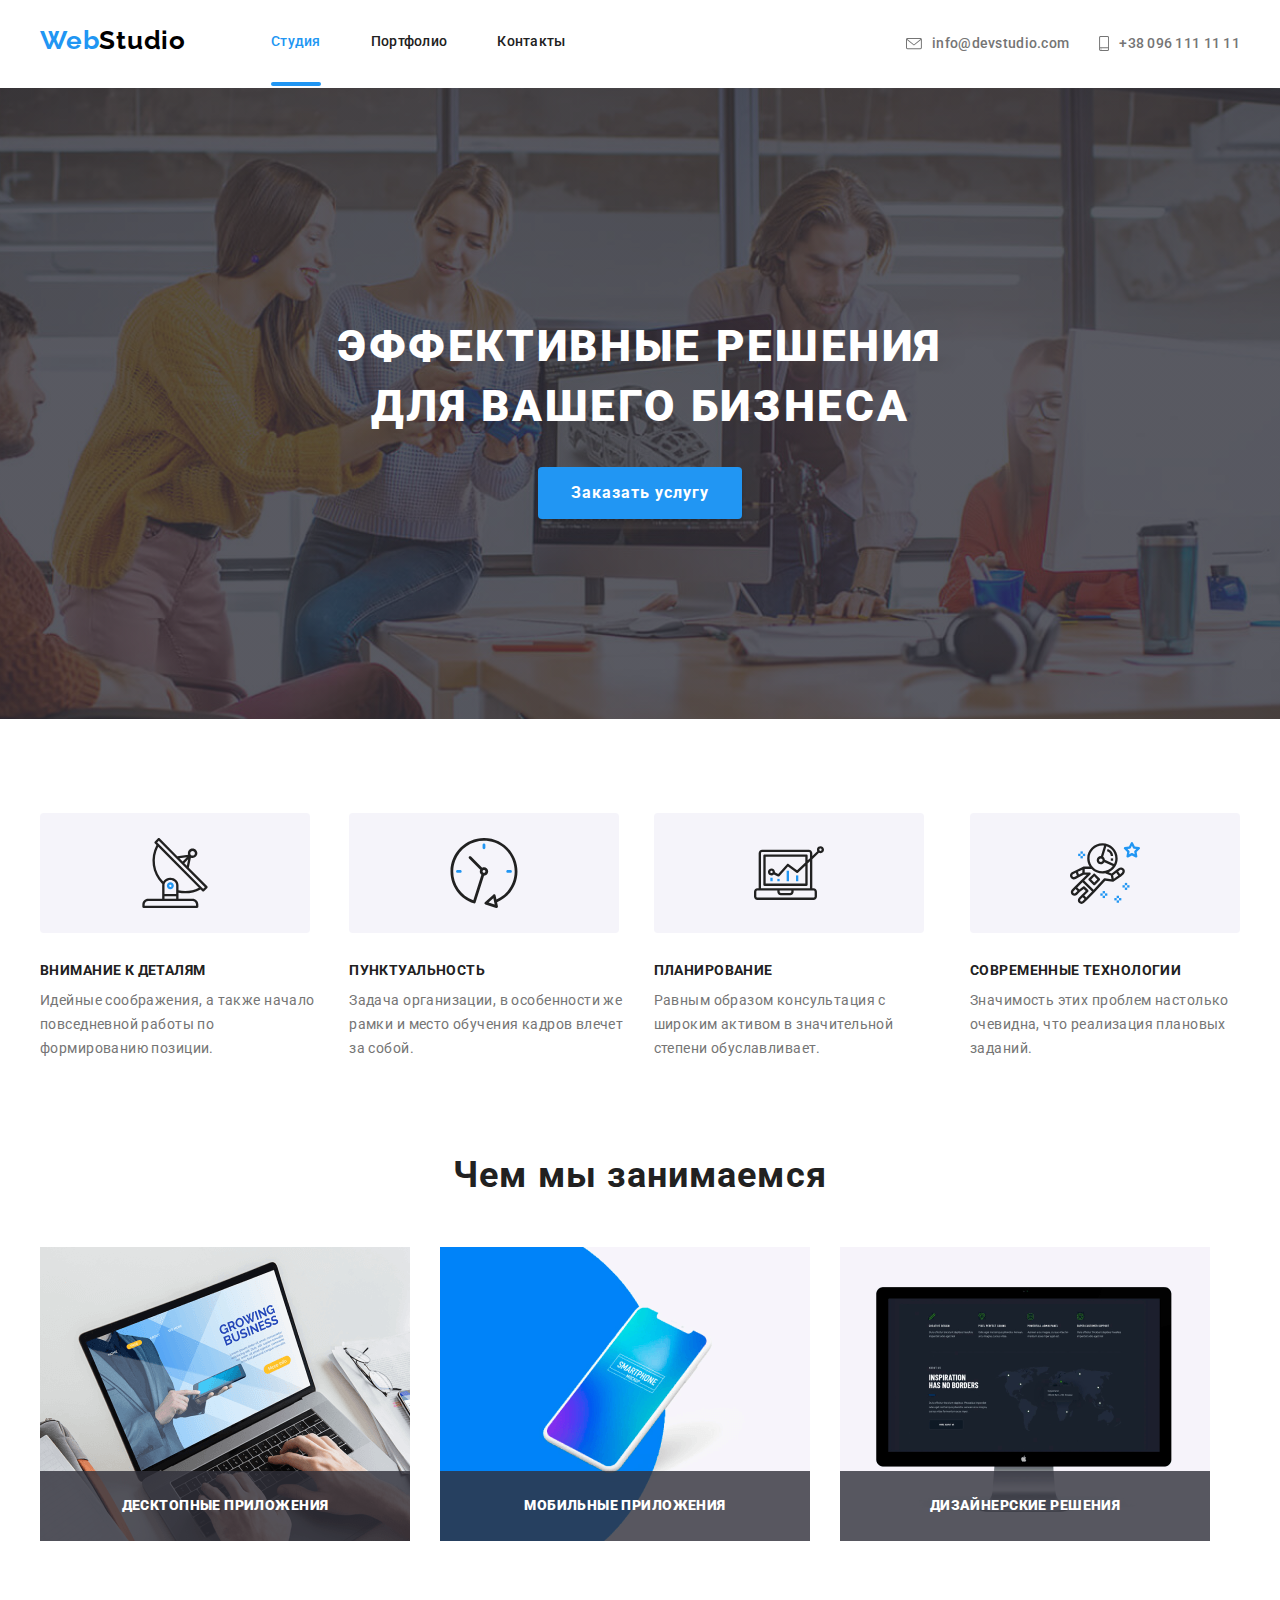
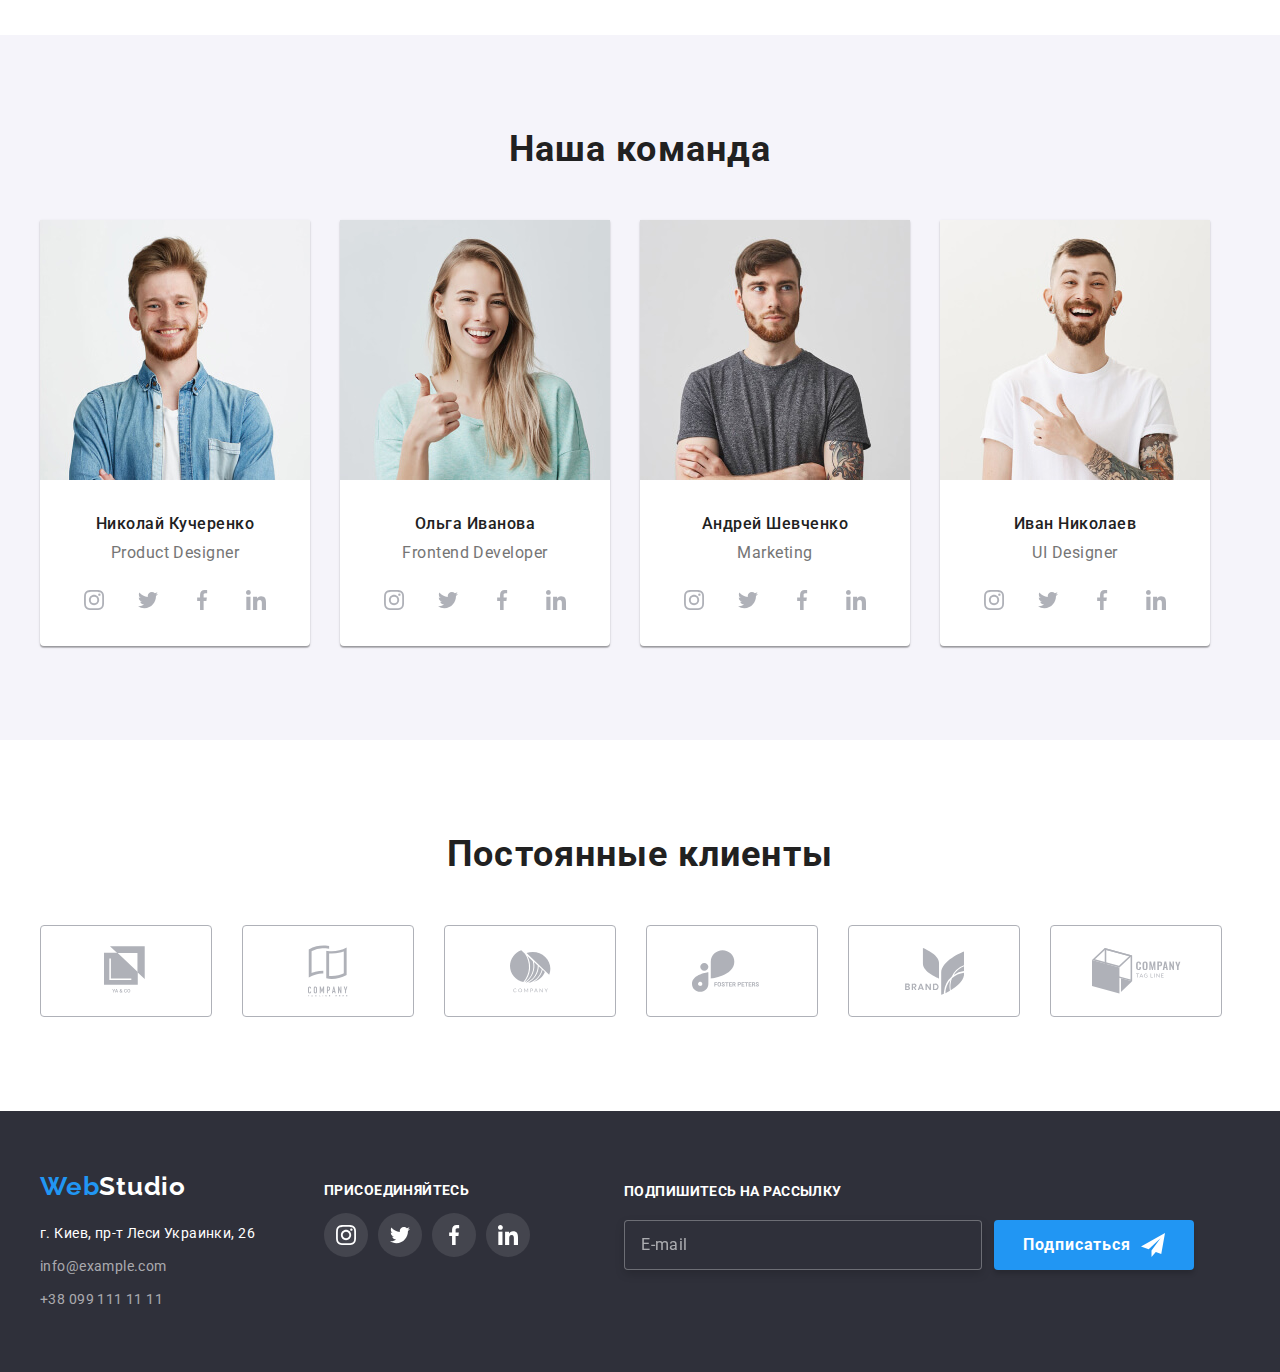
==== index.html @ 7ae26d56 "Добавлена разметка формы подписки на рассылку в футере" ====
<!DOCTYPE html>
<html lang="ru">

<head>
    <meta charset="UTF-8">
    <meta name="viewport" content="width=device-width, initial-scale=1.0">
    <title>Document</title>
    <link href="https://fonts.googleapis.com/css2?family=Raleway:wght@700&family=Roboto:wght@400;500;700;900&display=swap" rel="stylesheet">
    <link rel="stylesheet" href="./css/normalize.css">
    <link rel="stylesheet" href="./css/styles.css">
</head>

<body>
    <header class="header">
        <div class="container">
            <nav class="navigation">
                <a class="logo-link link" href="./index.html"><span class="web">Web</span>Studio</a>
    
                <ul class="menu-list list">
                    <li class="menu-item">
                        <a class="menu-link menu-link-studio link" href="./index.html">Студия</a>
                    </li>
                    <li class="menu-item">
                        <a class="menu-link link" href="./portfolio.html">Портфолио</a>
                    </li>
                    <li class="menu-item">
                        <a class="menu-link link" href="">Контакты</a>
                    </li>
                </ul>
            </nav>
                <ul class="contacts-list list">
                    <li class="contacts-list-item">
                        <address class="contacts-item">
                            <a class="contacts-link link" href="mailto:info@devstudio.com">
                                <svg class="contacts-link-svg svg-mail">
                                    <use href="./images/sprite.svg#icon-e-mail"></use>
                                </svg>
                                info@devstudio.com</a>
                        </address>
                    </li>
                    <li class="contacts-list-item">
                        <address class="contacts-item">
                            <a class="contacts-link link" href="tel:+380961111111">
                                <svg class="contacts-link-svg svg-tel">
                                    <use href="./images/sprite.svg#icon-tel"></use>
                                </svg>
                                +38 096 111 11 11</a>
                        </address>
                    </li>
                </ul>
        </div>

    </header>

    <main>
        <section class="hero">
            <h1 class="hero-title">Эффективные решения <br> для вашего бизнеса</h1>
            <button class="hero-btn btn">Заказать услугу</button>
            <form hidden class="hero-btn-form">
                <h2 class="hero-btn-form-p">Оставьте свои данные, мы вам перезвоним</h2>
                <input type="text" class="hero-form-input" name="user-name" placeholder="Имя" required minlength="2">
                <input type="tel" class="hero-form-input" name="user-tel" placeholder="Телефон" pattern="[0-9]{3}-[0-9]{3}-[0-9]{2}-[0-9]{2}" required>
                <input type="email" class="hero-form-input" name="user-mail" placeholder="Почта" required>
                <textarea class="hero-form-comment" name="user-comment" minlength="10" placeholder="Комментарий" maxlength="60"></textarea>
                <div class="checkbox-div">
                    <input type="checkbox" value="agree" name="checkbox-agree" id="checkbox-agree-id" class="checkbox-input-text" required>
                    <label for="checkbox-agree-id" class="checkbox-text">Соглашаюсь с рассылкой и принимаю
                        <a class="checkbox-agree-link">Условия договора</a>
                    </label>
                </div>
                <button class="hero-button-form">Отправить</button>
            </form>
        </section>
        <!-- Особенности -->
        <section class="feature">
            <div class="container">
                <h2 hidden>Особенности</h2>
                <ul class="features-list list">
                    <li class="feature-item-one feature-item">
                        <h3 class="feature-title">Внимание к деталям</h3>
                        <p class="feature-description">Идейные соображения, а также начало повседневной работы по формированию позиции.</p>
                    </li>
                    <li class="feature-item-two feature-item">
                        <h3 class="feature-title">Пунктуальность</h3>
                        <p class="feature-description">Задача организации, в особенности же рамки и место обучения кадров влечет за собой.</p>
                    </li>
                    <li class="feature-item-three feature-item">                        <h3 class="feature-title">Планирование</h3>
                        <p class="feature-description">Равным образом консультация с широким активом в значительной степени обуславливает.</p>
                    </li>
                    <li class="feature-item-four feature-item">                        <h3 class="feature-title">Современные технологии</h3>
                        <p class="feature-description">Значимость этих проблем настолько очевидна, что реализация плановых заданий.</p>
                    </li>
                </ul>
            </div>
        </section>

        <!-- Чем мы занимаемся -->
        <section class="what-we-do">
            <div class="container">
            <h2 class="whatwedo title">Чем мы занимаемся</h2>
                <ul class="whatwedo-list list">
                    <li class="whatwedo-list-item">
                        <div class="whatwedo-list-img-wrapper">
                            <img class="whatwedo-list-item-img" src="./images/Chem-my-zanimaemsia/Desktop-img.png" alt="Десктопные приложения">
                        </div>
                            <p class="whatwedo-item"><b>Десктопные приложения</b></p>
                    </li>
                    <li class="whatwedo-list-item">
                        <div class="whatwedo-list-img-wrapper">
                            <img class="whatwedo-list-item-img" src="./images/Chem-my-zanimaemsia/Mobile-img.png" alt="Мобильные приложения">
                    </div>
                        <p class="whatwedo-item"><b>Мобильные приложения</b></p>
                    </li>
                    <li class="whatwedo-list-item">
                        <div class="whatwedo-list-img-wrapper">
                            <img class="whatwedo-list-item-img" src="./images/Chem-my-zanimaemsia/Design-img.png" alt="Дизайнерские решения">
                        </div>
                        <p class="whatwedo-item"><b>Дизайнерские решения</b></p>
                    </li>
                </ul>
            </div>
        </section>

        <!-- Наша команда -->
        <section class="our-team-section">
            <div class="container">
                <h2 class="our-team title">Наша команда</h2>
                    <ul class="our-team-list list">
                        <li class="our-team-list-item">                        
                            <img class="our-team-img" src="./images/Nasha-komanda/img.jpg" alt="Николай Кучеренко" width="270" height="260">
                            <h3 class="team-item">Николай Кучеренко</h3>
                            <p class="team-item-description" lang="en">Product Designer</p>
                            <div class="social-list">
                                <ul class="our-team-social-links list">
                                    <li class="social-links-item">
                                        <a class="social-links-svg" href="">
                                            <svg class="social-link-svg">
                                                <use href="./images/sprite.svg#icon-instagram-grey"></use>
                                            </svg>
                                        </a>
                                    </li>
                                    <li class="social-links-item">
                                        <a class="social-links-svg" href="">
                                            <svg class="social-link-svg">
                                                <use href="./images/sprite.svg#icon-twitter-grey"></use>
                                            </svg>
                                        </a>
                                    </li>
                                    <li class="social-links-item">
                                        <a class="social-links-svg" href="">
                                            <svg class="social-link-svg">
                                                <use href="./images/sprite.svg#icon-facebook-grey"></use>
                                            </svg>
                                        </a>
                                    </li>
                                    <li class="social-links-item">
                                        <a class="social-links-svg" href="">
                                            <svg class="social-link-svg">
                                                <use href="./images/sprite.svg#icon-linkedin-grey"></use>
                                            </svg>
                                        </a>
                                    </li>
                                </ul>
                            </div>
                        </li>
                
                
                        <li class="our-team-list-item">
                            <img class="our-team-img" src="./images/Nasha-komanda/img-1.jpg" alt="Ольга Иванова" width="270" height="260">
                            <h3 class="team-item">Ольга Иванова</h3>
                            <p class="team-item-description" lang="en">Frontend Developer</p>
                            <ul class="our-team-social-links list">
                                <li class="social-links-item">
                                    <a class="social-links-svg" href="">
                                        <svg class="social-link-svg">
                                            <use href="./images/sprite.svg#icon-instagram-grey"></use>
                                        </svg>
                                    </a>
                                </li>
                                <li class="social-links-item">
                                    <a class="social-links-svg" href="">
                                        <svg class="social-link-svg">
                                            <use href="./images/sprite.svg#icon-twitter-grey"></use>
                                        </svg>
                                    </a>
                                </li>
                                <li class="social-links-item">
                                    <a class="social-links-svg" href="">
                                        <svg class="social-link-svg">
                                            <use href="./images/sprite.svg#icon-facebook-grey"></use>
                                        </svg>
                                    </a>
                                </li>
                                <li class="social-links-item">
                                    <a class="social-links-svg" href="">
                                        <svg class="social-link-svg">
                                            <use href="./images/sprite.svg#icon-linkedin-grey"></use>
                                        </svg>
                                    </a>
                                </li>
                            </ul>
                        </li>
                
                
                    <li class="our-team-list-item">
                        <img class="our-team-img" src="./images/Nasha-komanda/img-2.jpg" alt="Андрей Шевченко" width="270" height="260">
                        <h3 class="team-item">Андрей Шевченко</h3>
                        <p class="team-item-description" lang="en">Marketing</p>
                        <ul class="our-team-social-links list">
                            <li class="social-links-item">
                                <a class="social-links-svg" href="">
                                    <svg class="social-link-svg">
                                        <use href="./images/sprite.svg#icon-instagram-grey"></use>
                                    </svg>
                                </a>
                            </li>
                            <li class="social-links-item">
                                <a class="social-links-svg" href="">
                                    <svg class="social-link-svg">
                                        <use href="./images/sprite.svg#icon-twitter-grey"></use>
                                    </svg>
                                </a>
                            </li>
                            <li class="social-links-item">
                                <a class="social-links-svg" href="">
                                    <svg class="social-link-svg">
                                        <use href="./images/sprite.svg#icon-facebook-grey"></use>
                                    </svg>
                                </a>
                            </li>
                            <li class="social-links-item">
                                <a class="social-links-svg" href="">
                                    <svg class="social-link-svg">
                                        <use href="./images/sprite.svg#icon-linkedin-grey"></use>
                                    </svg>
                                </a>
                            </li>
                        </ul>
                    </li>
                    <li class="our-team-list-item">
                        <img class="our-team-img" src="./images/Nasha-komanda/img-3.jpg" alt="Иван Николаев" width="270" height="260">
                        <h3 class="team-item">Иван Николаев</h3>
                        <p class="team-item-description" lang="en">UI Designer</p>
                            
                        <ul class="our-team-social-links list">
                            <li class="social-links-item">
                                <a class="social-links-svg" href="">
                                    <svg class="social-link-svg">
                                        <use href="./images/sprite.svg#icon-instagram-grey"></use>
                                    </svg>
                                </a>
                            </li>
                            <li class="social-links-item">
                                <a class="social-links-svg" href="">
                                    <svg class="social-link-svg">
                                        <use href="./images/sprite.svg#icon-twitter-grey"></use>
                                    </svg>
                                </a>
                            </li>
                            <li class="social-links-item">
                                <a class="social-links-svg" href="">
                                    <svg class="social-link-svg">
                                        <use href="./images/sprite.svg#icon-facebook-grey"></use>
                                    </svg>
                                </a>
                            </li>
                            <li class="social-links-item">
                                <a class="social-links-svg" href="">
                                    <svg class="social-link-svg">
                                        <use href="./images/sprite.svg#icon-linkedin-grey"></use>
                                    </svg>
                                </a>
                            </li>
                        </ul>
                    </li>
                </ul>
            </div>
        </section>

        <!-- Постоянные клиенты -->
        <section class="clients-section">
            <div class="container">
            <h2 class="clients title">Постоянные клиенты</h2>
            <ul class="clients-list list">
                <li class="clients-list-item"> 
                    <a class="clients-list-link" href="">
                        <svg class="clients-list-link-svg clients-list-link-svg-one"><use href="./images/sprite.svg#icon-logo-1"></use></svg>
                    </a>
                </li>
                <li class="clients-list-item">
                    <a class="clients-list-link" href="">
                        <svg class="clients-list-link-svg clients-list-link-svg-two"><use href="./images/sprite.svg#icon-logo-2"></use></svg>
                    </a>
                </li>
                <li class="clients-list-item">
                    <a class="clients-list-link" href="">
                        <svg class="clients-list-link-svg clients-list-link-svg-three"><use href="./images/sprite.svg#icon-logo-3"></use></svg>
                    </a>
                </li>
                <li class="clients-list-item">
                    <a class="clients-list-link" href="">
                        <svg class="clients-list-link-svg clients-list-link-svg-four"><use href="./images/sprite.svg#icon-logo-4"></use></svg>
                    </a>
                </li>
                <li class="clients-list-item">
                    <a class="clients-list-link" href="">
                        <svg class="clients-list-link-svg clients-list-link-svg-five"><use href="./images/sprite.svg#icon-logo-5"></use></svg>
                    </a>
                </li>
                <li class="clients-list-item">
                    <a class="clients-list-link" href="">
                        <svg class="clients-list-link-svg clients-list-link-svg-six"><use href="./images/sprite.svg#icon-logo-6"></use></svg>
                    </a>
                </li>
            </ul>
        </div>
        </section>
    </main>

    <footer>
        <div class="container footer-container">
            <div class="address-section">
                <a class="logo-link-footer link" href="./index.html"><span class="web">Web</span>Studio</a>
                <ul class="address-list list">
                    <li class="address-list-item">
                        <address><a class="adress-item link" href="https://goo.gl/maps/cfzTt26jJgseavG87" target="_blank">г. Киев, пр-т Леси Украинки, 26</a></address>
                    </li>
                    <li class="address-list-item">
                        <address><a class="mail-item link" href="mailto:info@example.com">info@example.com</a></address>
                    </li>
                    <li class="address-list-item">
                        <address><a class="tel-item link" href="tel:+380991111111">+38 099 111 11 11</a></address>
                    </li>
                </ul>
            </div>

            <div class="join-in-section">
                <p class="join-in">присоединяйтесь</p>
                <ul class="join-in-list list">
                    <li class="social-links-item">
                        <a class="social-link social-link-one" href="">
                        </a>
                    </li>
                    <li class="social-links-item">
                        <a class="social-link social-link-two" href="">
                        </a>
                    </li>
                    <li class="social-links-item">
                        <a class="social-link social-link-three" href="">
                        </a>
                    </li>
                    <li class="social-links-item">
                        <a class="social-link social-link-four" href="">
                        </a>
                    </li>
                </ul>
            </div>

            <div class="follow-us">
                <b class="join-in">подпишитесь на рассылку</b>
                <form class="email-input">
                    <input type="email" class="email-input-form" name="user-email" placeholder="E-mail" required minlength="2">
                    <button class="follow-us-button" type="submit"><span class="follow-us-title">Подписаться</span></button>
                </form>
            </div>
        </div>
    </footer>

</body>
</html>
---- css/styles.css ----
:root {
    --main-font: 'Roboto', sans-serif;
    --secondary-font: 'Raleway', sans-serif;
    --title-dark-theme-color: #ffffff;
    --title-light-theme-color: #212121;
    --accent-color: #2196F3;
    --text-dark-theme-color:  rgba(255, 255, 255, 0.6);
    --text-light-theme-color: #757575;
    --logo-light-theme-color: #000000;
    --logo-dark-theme-color: #ffffff;
    --button-text-accent-color: #ffffff;
    --button-background-accent-color: #2196F3;
    --text-description-color: #ffffff;

}

body {
    background-color: var(--title-dark-theme-color);
    color: var(--text-light-theme-color);
    font-size: 14px;
    font-family: var(--main-font);
}



.container {
    width: 1200px;
    padding-left: 15px;
    padding-right: 15px;
    margin-left: auto;
    margin-right: auto;
}

.header .container {
    display: flex;
    justify-content: space-between;
    align-items: center;
}

.menu-list {
    display: flex;
    padding-left: 0;
    margin-top: 0;
    margin-bottom: 0;
    padding-top: 32px;


}

.menu-item:not(:last-child) {
    margin-right: 50px;
}

.navigation {
    display: flex;
    align-items: center;
}

.contacts-list {
    display: flex;
    padding-left: 0;
    margin-top: 0;
    margin-bottom: 0;
}

.contacts-list-item:not(:last-child) {
    margin-right: 30px;
}

.logo-link {
    margin-right: 85px;
}

.link {
    text-decoration: none;
    display: block;
}
.list {
    list-style: none;
}

.logo-link,
.logo-link-footer {
font-family: var(--secondary-font);
font-style: normal;
font-weight: 700;
font-size: 26px;
line-height: 1.19;
letter-spacing: 0.03em;

}

.logo-link {
    color: var(--logo-light-theme-color);
    display: block;
    padding-bottom: 32px;
    padding-top: 25px;

    animation-name: fadeInLeft;
    animation-duration: 1000ms;
    animation-timing-function: cubic-bezier(0.4, 0, 0.2, 1);
    animation-iteration-count: 1;
    animation-direction: normal;
}

.logo-link-footer {
    color: var(--logo-dark-theme-color);
}

.web {
    color: var(--accent-color);
}

.menu-link,
.contacts-link {
font-weight: 500;
font-size: 14px;
line-height: 1.14;
letter-spacing: 0.02em;
}

.menu-link {
    color: var(--title-light-theme-color);
    font-family: Roboto;
    font-style: normal;
    /* padding-bottom: 32px; */
    transition: color 250ms cubic-bezier(0.4, 0, 0.2, 1);
}

.contacts-link {
    color: var(--text-light-theme-color);
    font-family: Roboto;
    font-style: normal;
    display: flex;
    align-items: center;
    transition: color 250ms cubic-bezier(0.4, 0, 0.2, 1);
}

.menu-link::after {
    content: "";
    display: block;
    width: 100%;
    height: 4px;
    background-color: #ffffff;
    border-radius: 2px;
    margin-top: 32px;
}

.menu-link-studio::after,
.menu-link-portfolio::after {
    background-color: #2196F3;
    content: "";
    display: block;
    width: 100%;
    height: 4px;
    border-radius: 2px;
    margin-top: 32px;
}

.menu-link-studio,
.menu-link-portfolio {
    color: #2196F3;
}

.menu-link:hover,
.menu-link:focus,
.contacts-link:hover,
.contacts-link:focus {
    color: var(--accent-color);
}

.contacts-link {
    fill: var(--text-light-theme-color);
}

.contacts-link-svg {
    display: block;
    margin-right: 10px;
    transition: fill 250ms cubic-bezier(0.4, 0, 0.2, 1);

}

.svg-mail {
    width: 16px;
    height: 12px;
}

.svg-tel {
    width: 10px;
    height: 15px; 
}

.contacts-link:hover .contacts-link-svg,
.contacts-link:focus .contacts-link-svg {
    fill: var(--accent-color);
}

.hero {
    padding-top: 200px;
    padding-bottom: 200px;
    background-image: linear-gradient(
        to bottom, 
        rgba(47, 48, 58, 0.8),
        rgba(47, 48, 58, 0.8)), 
        url(../images/Hero-section/Hero-img.jpg);
        background-size: cover;
        background-position: center;
}

.hero-title {
font-weight: 900;
font-size: 44px;
line-height: 1.36;
text-align: center;
letter-spacing: 0.06em;
text-transform: uppercase;
color: var(--title-dark-theme-color);
}

.hero-title {
    margin-bottom: 30px;
}

.btn {
font-weight: 700;
font-size: 16px;
line-height: 1.88;
display: flex;
align-items: center;
text-align: center;
letter-spacing: 0.06em;
color: var(--title-dark-theme-color);
background-color: var(--accent-color);
}

.hero-btn {
    display: block;
    margin-left: auto;
    margin-right: auto;
    border: 1px solid transparent;
    border-radius: 4px;
    padding-left: 32px;
    padding-right: 32px;
    padding-top: 10px;
    padding-bottom: 10px;
    box-shadow: 0px 4px 4px rgba(0, 0, 0, 0.15);
}

.hero-btn-form {
    box-sizing: border-box;
    width: 528px;
    height: 581px;
    padding-left: 40px;
    padding-top: 40px;
    padding-right: 40px;
    padding-bottom: 40px;
    background: #FFFFFF;
    box-shadow: 0px 1px 3px rgba(0, 0, 0, 0.12), 0px 1px 1px rgba(0, 0, 0, 0.14), 0px 2px 1px rgba(0, 0, 0, 0.2);
    border-radius: 4px;    
}

.hero-form-input {
    display: block;
    width: 100%;
    height: 40px;
    border: 1px solid rgba(33, 33, 33, 0.2);
    box-sizing: border-box;
    border-radius: 4px;
    margin-bottom: 28px;
    padding-left: 16px;
    padding-top: 11px;
    padding-bottom: 11px;
    padding-right: 16px;
}

.hero-form-input::placeholder,
.hero-form-comment::placeholder {
    font-size: 14px;
line-height: 1.14;
letter-spacing: 0.01em;
color: #757575;
}

.hero-form-comment {
    width: 100%;
    height: 120px;
    resize: none;
    border: 1px solid rgba(33, 33, 33, 0.2);
box-sizing: border-box;
border-radius: 4px;
padding-left: 16px;
    padding-top: 12px;
    padding-bottom: 12px;
    padding-right: 16px;
    margin-bottom: 20px;
}

.checkbox-div {
    display: flex;
    justify-content: center;
}

.checkbox-text {
    font-weight: normal;
    font-size: 14px;
    line-height: 1.71;
    letter-spacing: 0.03em;
    color: #757575;
}

.checkbox-agree-link {
text-decoration-line: underline;
color: #2196F3;
}

.checkbox-input-text {
    background-color: #212121;
    border-radius: 2px;
    margin-right: 8px;
}

.checkbox-input-text:focus {
    color: #FFFFFF;
    background-color: #2196F3;
}

.hero-button-form {
    margin-top: 32px;
    width: 200px;
height: 50px;
font-weight: bold;
font-size: 16px;
line-height: 1.87;
display: flex;
align-items: center;
justify-content: center;
letter-spacing: 0.06em;
color: #FFFFFF;
background-color: #188CE8;
box-shadow: 0px 4px 4px rgba(0, 0, 0, 0.15);
border-radius: 4px;
margin-left: auto;
margin-right: auto;
cursor: pointer;
}

.hero-btn-form-p {
font-weight: bold;
font-size: 20px;
line-height: 1.15;
text-align: center;
letter-spacing: 0.03em;
color: #212121;
margin: 0;
margin-bottom: 30px;
}

.features-list {
    display: flex;
    padding-left: 0;
    margin-top: 0;
    margin-bottom: 0;
}

.feature-item:not(:last-child) {
    margin-right: 30px;
}

.feature-item::before {
    content: "";
    display: block;
    width: 70px;
    height: 70px;
    margin-bottom: 30px;
    padding-top: 25px;
    padding-right: 100px;
    padding-bottom: 25px;
    padding-left: 100px;
    background-color: #F5F4FA;
    border-radius: 4px;
    background-repeat: no-repeat;
    background-position: 50% 50%;
}

.feature-item-one::before {
    background-image: url(../images/Osobennosti/osobennosti-img-1.svg);
}
.feature-item-two::before {
    background-image: url(../images/Osobennosti/osobennosti-img-2.svg);
}

.feature-item-three::before {
    background-image: url(../images/Osobennosti/osobennosti-img-3.svg);
}

.feature-item-four::before {
    background-image: url(../images/Osobennosti/osobennosti-img-4.svg);
}

.feature-title {
    margin-top: 0;
    margin-bottom: 10px;
}

.feature-description,
.team-item,
.team-item-description {
    margin-top: 0;
    margin-bottom: 0;
}

.feature .container {
    padding-top: 94px;
    padding-bottom: 94px;
}

.feature-title,
.whatwedo-item,
.join-in {
font-weight: 700;
font-size: 14px;
line-height: 1.14;
letter-spacing: 0.03em;
text-transform: uppercase;
}

.feature-title {
    color: var(--title-light-theme-color);
}

.what-we-do .container {
    padding-bottom: 94px;
}

.whatwedo {
    margin-top: 0;
    margin-bottom: 50px;
}

.whatwedo-list {
    display: flex;
    margin-top: 0;
    margin-bottom: 0;
    padding-left: 0;
}

.whatwedo-list-item:not(:last-child) {
    margin-right: 30px;
}

.whatwedo-list-item {
    position: relative;
}

.whatwedo-item {
    text-align: center;
    justify-content: center;
    color: var(--title-dark-theme-color);
    position: absolute;
    background-color: rgba(47, 48, 58, 0.8);
    margin: 0;
    padding-top: 27px;
    padding-bottom: 27px;
    max-width: 100%;
    left: 50%;
    bottom: 0;
    transform: translateX(-50%);
    width: 100%;
    }

.whatwedo-list-item-img {
    display: block;
    max-width: 100%;
}

.join-in {
    color: var(--title-dark-theme-color);
}

.our-team-section .container {
    padding-top: 94px;
    padding-bottom: 94px;
}

.our-team-img {
    margin-bottom: 30px;
}

.our-team {
    margin-top: 0;
    margin-bottom: 50px;
}

.our-team-list {
    display: flex;
    margin-top: 0;
    margin-bottom: 0;
    padding-left: 0;
}

.our-team-list-item:not(:last-child) {
    margin-right: 30px;
}

.our-team-list-item {
    background-color: #FFFFFF;
    box-shadow: 0px 2px 1px rgba(0, 0, 0, 0.2), 0px 1px 1px rgba(0, 0, 0, 0.14), 0px 1px 3px rgba(0, 0, 0, 0.12);
    border-radius: 0px 0px 4px 4px;
    padding-bottom: 24px;
}

.our-team-social-links {
    display: flex;
    padding-left: 32px;
    padding-right: 32px;

}

.social-link {
    display: flex;
    width: 44px;
    height: 44px;
    border-radius: 50%;
    justify-content: center;
    align-items: center;

}

.our-team-section {
    background-color: #F5F4FA;
}


.title {
    font-weight: 700;
    font-size: 36px;
    line-height: 1.16;
    text-align: center;
    letter-spacing: 0.03em;
    color: var(--title-light-theme-color);
}

.team-item,
.team-item-description {
    font-size: 16px;
    line-height: 1.19;
    text-align: center;
    letter-spacing: 0.03em;
}

.team-item {
    font-weight: 500;
    color: var(--title-light-theme-color);
}

.team-item {
    margin-bottom: 10px;
}

.team-item-description {
    margin-bottom: 16px;
}

.team-item-description {
    font-weight: normal;
    color: var(--text-light-theme-color);
}

.clients-section .container {
    padding-top: 94px;
    padding-bottom: 94px;
}

.clients {
    margin-top: 0;
    margin-bottom: 50px;
}

.clients-list {
    margin-top: 0;
    margin-bottom: 0;
    padding-left: 0;
    display: flex;
}

.clients-list-item {
    margin-right: 30px;
}

.clients-list-link {
    display: flex;
    width: 170px;
    height: 90px;
    justify-content: center;
    align-items: center;
    border: 1px solid #AFB1B8;
    border-radius: 4px;
    fill: #AFB1B8;
    transition: border-color 250ms cubic-bezier(0.4, 0, 0.2, 1);
}

.clients-list-link-svg-one{
    width: 45px;
    height: 50px;
}

.clients-list-link-svg-two {
    width: 40px;
    height: 52px;
}

.clients-list-link-svg-three {
    width: 41px;
    height: 43px;
}

.clients-list-link-svg-four {
    width: 80px;
    height: 43px;
   
}

.clients-list-link-svg-five {
    width: 59px;
    height: 47px;
}

.clients-list-link-svg-six {
    width: 89px;
    height: 46px;
}

.clients-list-link:hover,
.clients-list-link:focus {
    border: 1px solid #2196F3;
}

.clients-list-link-svg {
    transition: fill 250ms cubic-bezier(0.4, 0, 0.2, 1);
}

.clients-list-link:hover .clients-list-link-svg,
.clients-list-link:focus .clients-list-link-svg {
    fill: var(--accent-color);
}

.social-link-one {
    background-image: url(../images/social-links/instagram.svg);
    background-repeat: no-repeat;
    background-position: center;
    width: 44px;
    height: 44px;
    background-color: rgba(255, 255, 255, 0.1);
}

.social-link-two {
    background-image: url(../images/social-links/twitter.svg);
    background-repeat: no-repeat;
    background-position: center;
    width: 44px;
    height: 44px;
    background-color: rgba(255, 255, 255, 0.1);
}

.social-link-three {
    background-image: url(../images/social-links/facebook.svg);
    background-repeat: no-repeat;
    background-position: center;
    width: 44px;
    height: 44px;
    background-color: rgba(255, 255, 255, 0.1);
}

.social-link-four {
    background-image: url(../images/social-links/linkedin.svg);
    background-repeat: no-repeat;
    background-position: center;
    width: 44px;
    height: 44px;
    background-color: rgba(255, 255, 255, 0.1);
}

.social-link {
    transition: background-color 250ms cubic-bezier(0.4, 0, 0.2, 1);
}

.social-link:hover,
.social-link:focus {
    background-color: var(--accent-color);
}

.social-links-svg {
    display: flex;
    width: 44px;
    height: 44px;
    border-radius: 50%;
    justify-content: center;
    align-items: center;
    fill: #AFB1B8;
    transition: background-color 250ms cubic-bezier(0.4, 0, 0.2, 1);
}

.social-link-svg {
    width: 20px;
    height: 20px;
    transition: fill 250ms cubic-bezier(0.4, 0, 0.2, 1);
}

.social-links-svg:hover,
.social-links-svg:focus {
    background-color: var(--accent-color);
    fill: #FFFFFF;
}

footer {
    background-color: #2F303A;
}

.address-section {
    padding-top: 60px;
    margin-right: 69px;
}

.address-list {
    margin-top: 0;
    margin-bottom: 0;
    padding-left: 0;
}

.logo-link-footer {
    margin-bottom: 20px;
}

.footer-container {
    display: flex;
    padding-bottom: 60px;
}

.join-in-list {
    margin-top: 0;
    margin-bottom: 0;
    padding-left: 0;
    display: flex;
}

.join-in-section {
    margin-right: 94px;
    padding-top: 72px;
}

.join-in {
    margin-top: 0;
}

.address-list-item:not(:last-child) {
    margin-bottom: 9px;
}

.social-links-item:not(:last-child) {
    margin-right: 10px;
}

.social-link {
    display: flex;
    width: 44px;
    height: 44px;
    justify-content: center;
    align-items: center;
}

.adress-item,
.mail-item,
.tel-item,
.feature-description {
    font-weight: normal;
    font-size: 14px;
    line-height: 1.71;
    letter-spacing: 0.03em;
}

.adress-item,
.mail-item,
.tel-item {
    font-family: Roboto;
font-style: normal;
}

.feature-description {
    color: var(--text-light-theme-color);
}

.adress-item {
    color: var(--title-dark-theme-color);
}

.mail-item,
.tel-item {
    color: var(--text-dark-theme-color);
}

.email-input {
    margin-top: 20px;
    display: flex;
}

.email-input-form {
    /* display: block; */
    width: 358px;
    height: 50px;
    padding-left: 16px;
    padding-top: 15px;
    padding-bottom: 15px;
    border: 1px solid rgba(255, 255, 255, 0.3);
    box-sizing: border-box;
    filter: drop-shadow(0px 4px 4px rgba(0, 0, 0, 0.15));
    border-radius: 4px;
    background-color: #2F303A;
    margin-right: 12px;
}

.email-input-form:focus {
    outline: none;
}

.email-input-form:focus:required:valid:not(:placeholder-shown) {
    border: 1px solid  rgba(255, 255, 255, 0.3);
  }

.email-input-form:focus:required:invalid:not(:placeholder-shown) {
    border: 1px solid  rgba(255, 255, 255, 0.3);
}

.email-input-form:focus:required:invalid {
    border: 1px solid rgba(255, 255, 255, 0.3);
}


.email-input-form::placeholder {
    font-size: 16px;
    line-height: 1.25;

display: flex;
align-items: center;
letter-spacing: 0.03em;

color: rgba(255, 255, 255, 0.6);
}

.follow-us-button {
font-family: Roboto;
font-style: normal;
font-weight: bold;
font-size: 16px;
line-height: 1.87;

display: flex;
align-items: center;
text-align: center;
letter-spacing: 0.06em;

/* position: absolute; */
width: 200px;
height: 50px;

color: #FFFFFF;
background-color: var(--accent-color);
box-shadow: 0px 4px 4px rgba(0, 0, 0, 0.15);
border: 1px solid transparent;
border-radius: 4px;
justify-content: center;
}

@keyframes fadeInLeft {
    from {
      opacity: 0;
      -webkit-transform: translate3d(-100%, 0, 0);
      transform: translate3d(-100%, 0, 0);
    }
  
    to {
      opacity: 1;
      -webkit-transform: translate3d(0, 0, 0);
      transform: translate3d(0, 0, 0);
    }
  }

.follow-us {
    margin-top: 72px;
}

.follow-us-button::after {
    content: "";
    display: block;
    width: 24px;
    height: 24px;
    background-image: url(../images/social-links/telegram.svg)
}

.follow-us-title {
    margin-right: 10px;
}

.filters-div {
    padding-top: 93px;
    padding-bottom: 50px;
}

.filters-list {
    margin-top: 0;
    margin-bottom: 0;
    padding-left: 0;
    display: flex;
    justify-content: center;
}

.filter-item-btn {
    margin-right: 8px;

font-weight: 500;
font-size: 16px;
line-height: 1.62;
text-align: center;
letter-spacing: 0.03em;
color: var(--title-light-theme-color);
background-color: #F5F4FA;
border: 1px solid transparent;
border-radius: 4px;
padding-left: 22px;
padding-right: 22px;
padding-top: 6px;
padding-bottom: 6px;
cursor: pointer;
transition: color 250ms cubic-bezier(0.4, 0, 0.2, 1), background-color 250ms cubic-bezier(0.4, 0, 0.2, 1), box-shadow 250ms cubic-bezier(0.4, 0, 0.2, 1);
}

.filter-item-btn:hover,
.filter-item-btn:focus {
    color: var(--button-text-accent-color);
    background-color: var(--button-background-accent-color);
    box-shadow: 0px 2px 2px rgba(0, 0, 0, 0.12), 0px 1px 2px rgba(0, 0, 0, 0.08), 0px 3px 1px rgba(0, 0, 0, 0.1);
}

.projects-list {
    margin-top: 0;
    margin-bottom: 0;
    padding-inline-start: 0;
    display: flex;
    flex-wrap: wrap;
}

.projects-list-item {
    width: 370px;
    height: 404px;
    margin: 14px;
    border: 1px solid #EEEEEE;
    transition: box-shadow 250ms cubic-bezier(0.4, 0, 0.2, 1);
}

.projects-list-item:hover,
.projects-list-item:focus {
    box-shadow: 1px 4px 6px rgba(0, 0, 0, 0.16), 0px 4px 4px rgba(0, 0, 0, 0.06), 0px 1px 1px rgba(0, 0, 0, 0.12);
}

.projects-list-item:hover .projects-item-description,
.projects-list-item:focus .projects-item-description {
    transform: translateY(0);
}

.projects-item,
.project-item-title {
    padding-left: 24px;
}

.projects-item {
    font-weight: 700;
    font-size: 18px;
    line-height: 2;
    letter-spacing: 0.06em;
    color: var(--title-light-theme-color);
    margin-bottom: 4px;
    margin-top: 20px;
}

.project-item-title {
font-weight: normal;
font-size: 16px;
line-height: 1.87;
letter-spacing: 0.03em;
color: var(--text-light-theme-color);
margin-top: 0;
margin-bottom: 0;
padding-bottom: 20px;
}

.projects-img-div {
    position: relative;
    overflow: hidden;
}

.projects-img {
    display: block;
    width: 370px;
    height: 294px;
}

.projects-item-description {
font-weight: normal;
font-size: 18px;
line-height: 1.56;
color: var(--text-description-color);
background: rgba(33, 150, 243, 0.9);
margin: 0;
box-sizing: border-box;
padding-left: 24px;
padding-right: 24px;
height: 100%;
width: 100%;
position: absolute;
left: 0;
top: 0;
display: flex;
align-items: center;
transform: translateY(100%);
transition: transform 250ms cubic-bezier(0.4, 0, 0.2, 1);
}

.projects .container {
    margin-bottom: 94px;
}
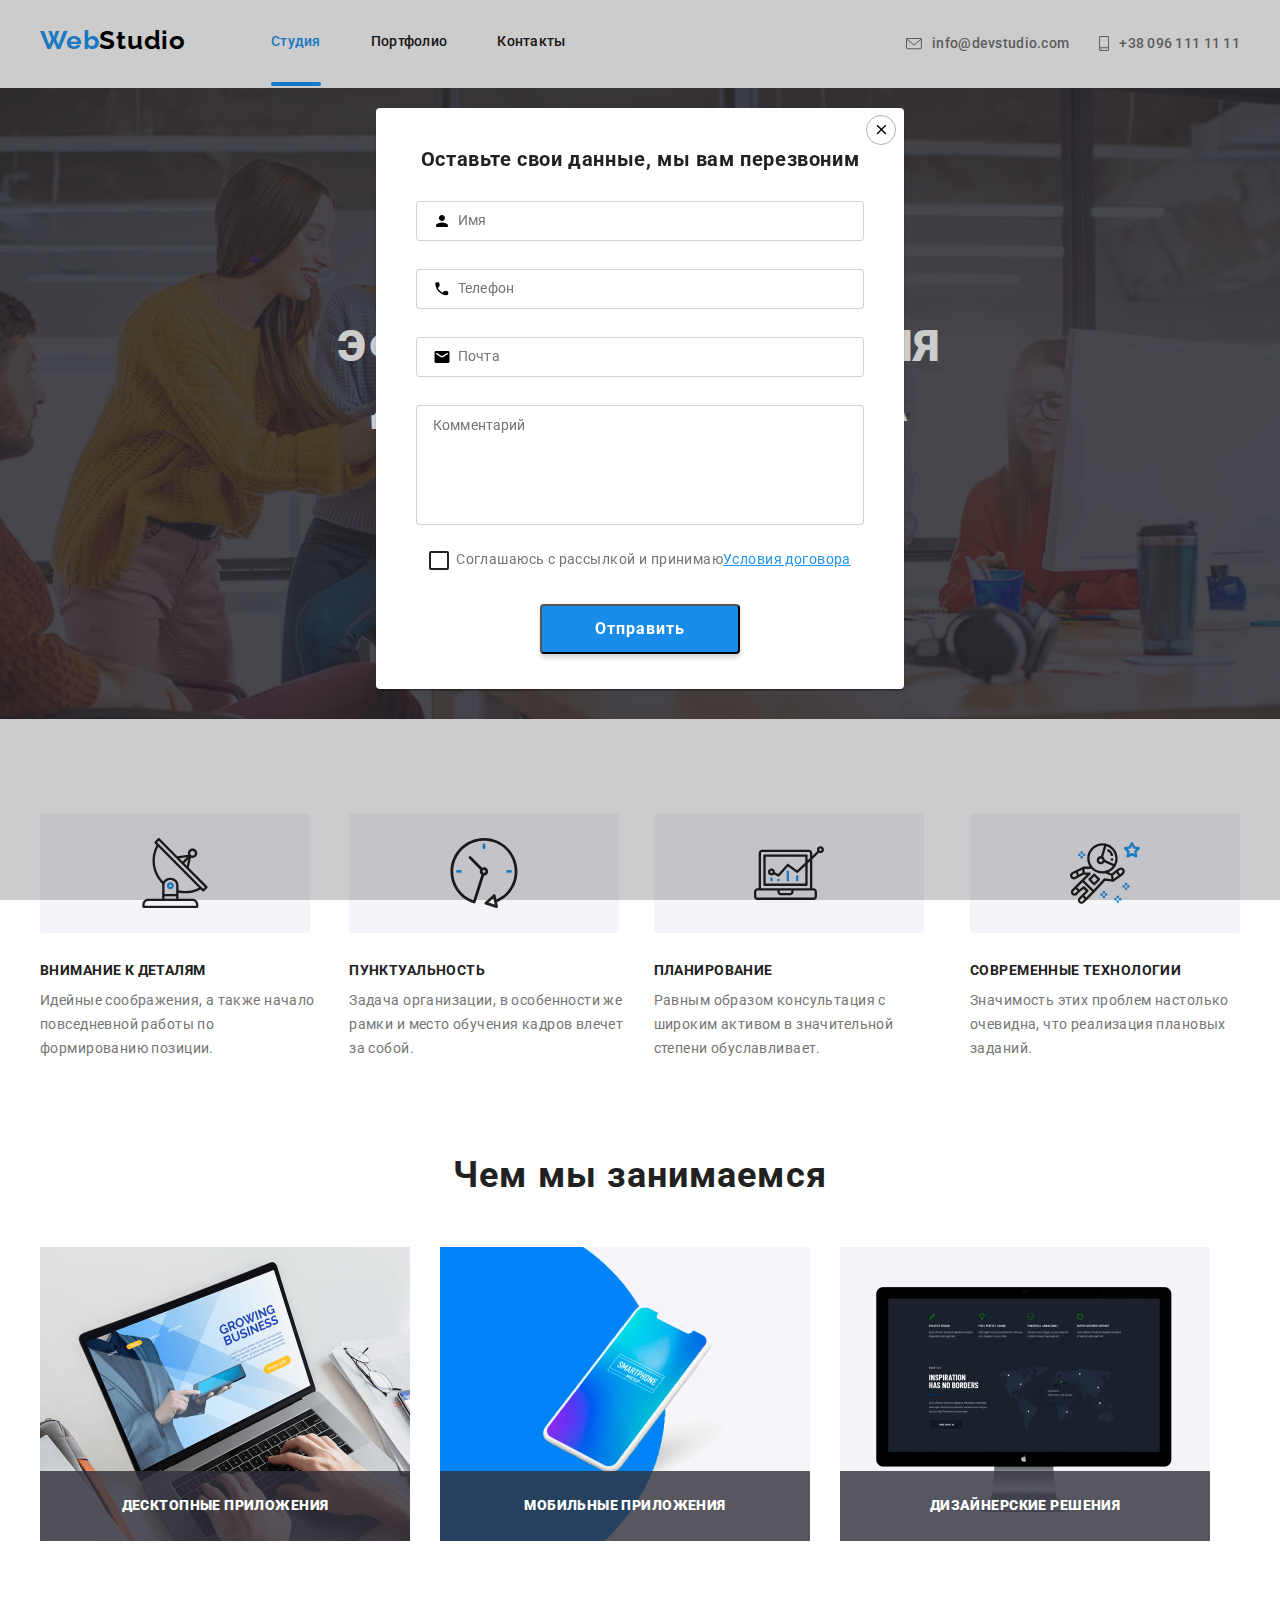
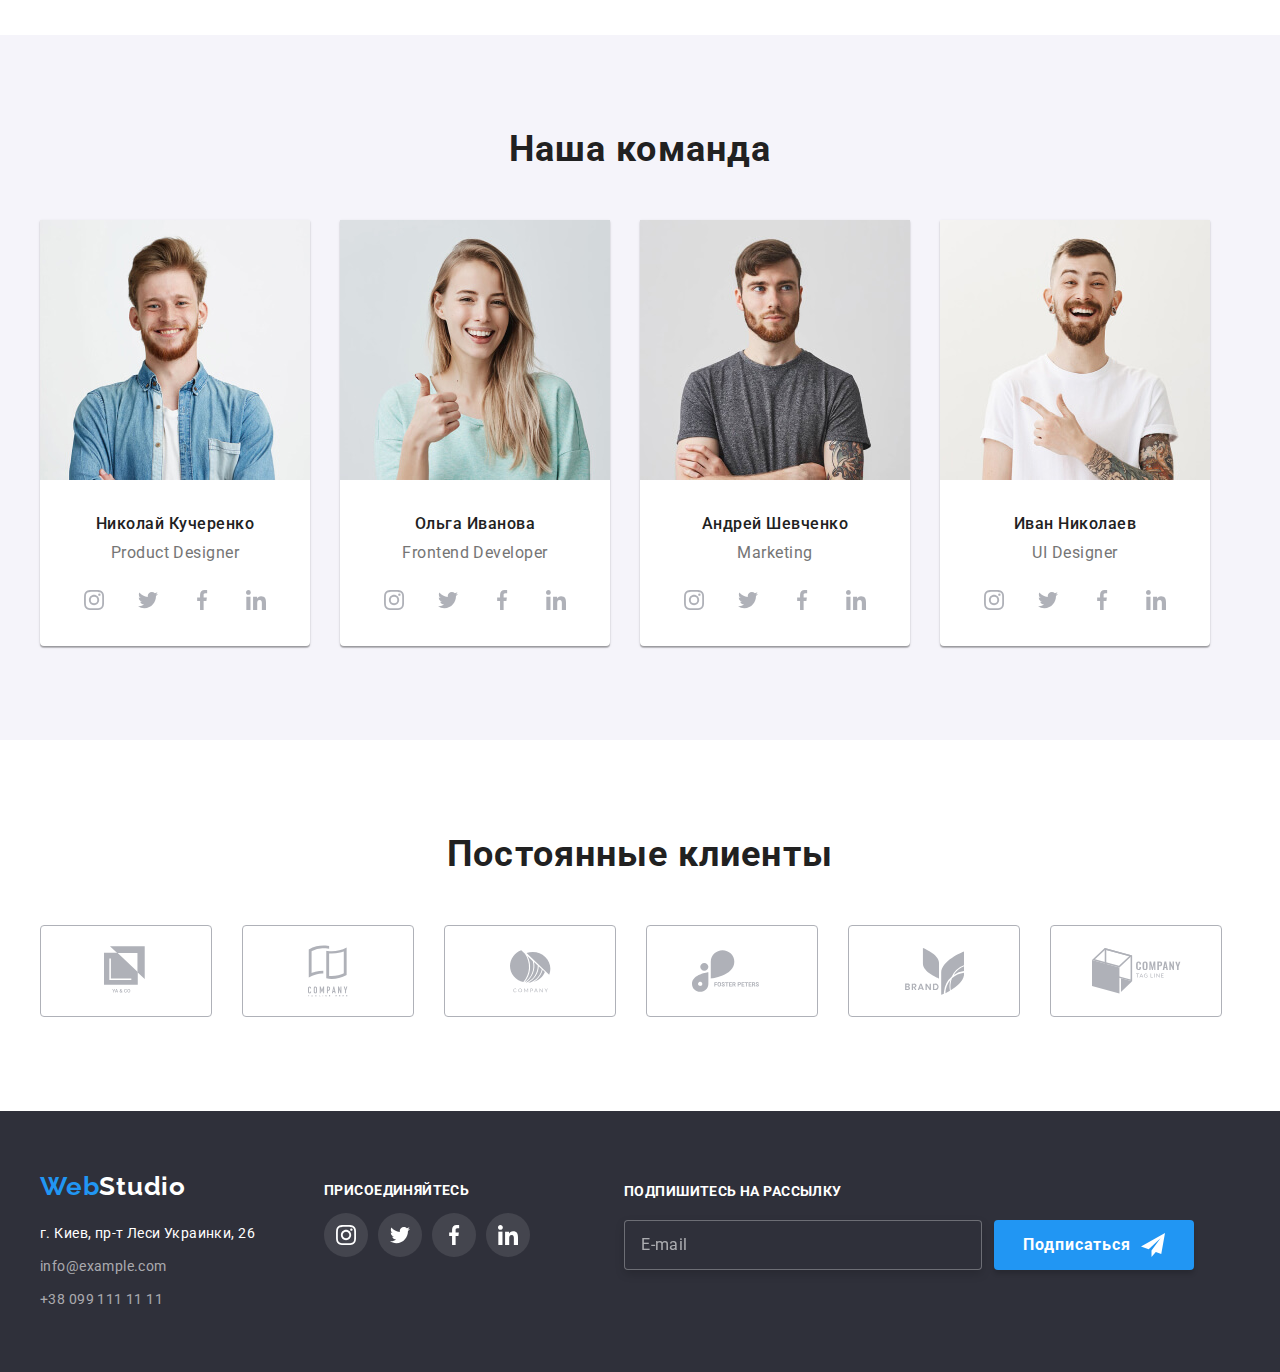
==== commit 861dfada: "Проблема с  модальным окном" ====
--- a/index.html
+++ b/index.html
@@ -56,21 +56,48 @@
     <main>
         <section class="hero">
             <h1 class="hero-title">Эффективные решения <br> для вашего бизнеса</h1>
-            <button class="hero-btn btn">Заказать услугу</button>
-            <form hidden class="hero-btn-form">
+            <button data-modal-open class="hero-btn btn">Заказать услугу</button>
+            <div data-modal class="backdrop is-hidden">
+            <form action="#" class="hero-btn-form">
+                <button data-modal-close class="close-form-button" type="button">
+                <svg class="close-form-svg" width="18" height="18">
+                    <use href="./images/sprite.svg#icon-close-form"></use>
+                </svg>
+                </button>
                 <h2 class="hero-btn-form-p">Оставьте свои данные, мы вам перезвоним</h2>
-                <input type="text" class="hero-form-input" name="user-name" placeholder="Имя" required minlength="2">
-                <input type="tel" class="hero-form-input" name="user-tel" placeholder="Телефон" pattern="[0-9]{3}-[0-9]{3}-[0-9]{2}-[0-9]{2}" required>
-                <input type="email" class="hero-form-input" name="user-mail" placeholder="Почта" required>
-                <textarea class="hero-form-comment" name="user-comment" minlength="10" placeholder="Комментарий" maxlength="60"></textarea>
+                <div class="hero-form-field">
+                <input type="text" class="hero-form-input" name="user-name" id="user-name" required placeholder=" ">
+                <label for="user-name" class="hero-form-label">Имя</label>
+                <svg class="hero-form-label-svg">
+                    <use href="./images/sprite.svg#icon-user-name"></use>
+                </svg>
+                </div>
+                <div class="hero-form-field">
+                <input type="tel" class="hero-form-input" name="user-tel" id="user-tel" required placeholder=" ">
+                
+                <label for="user-tel" class="hero-form-label">Телефон</label>
+                <svg class="hero-form-label-svg">
+                    <use href="./images/sprite.svg#icon-user-tel"></use>
+                </svg>
+                </div>
+                <div class="hero-form-field">
+                <input type="email" class="hero-form-input" name="user-mail" id="user-mail" required placeholder=" ">
+                
+                <label for="user-mail" class="hero-form-label">Почта</label>
+                <svg class="hero-form-label-svg">
+                    <use href="./images/sprite.svg#icon-user-mail"></use>
+                </svg>
+                </div>
+                <textarea class="hero-form-comment" name="user-comment" minlength="10" placeholder="Комментарий"></textarea>
                 <div class="checkbox-div">
                     <input type="checkbox" value="agree" name="checkbox-agree" id="checkbox-agree-id" class="checkbox-input-text" required>
                     <label for="checkbox-agree-id" class="checkbox-text">Соглашаюсь с рассылкой и принимаю
                         <a class="checkbox-agree-link">Условия договора</a>
                     </label>
                 </div>
-                <button class="hero-button-form">Отправить</button>
+                <button class="hero-button-form" type="submit">Отправить</button>
             </form>
+            </div>
         </section>
         <!-- Особенности -->
         <section class="feature">
@@ -360,12 +387,12 @@
             <div class="follow-us">
                 <b class="join-in">подпишитесь на рассылку</b>
                 <form class="email-input">
-                    <input type="email" class="email-input-form" name="user-email" placeholder="E-mail" required minlength="2">
+                    <input type="email" class="email-input-form" name="user-email" placeholder="E-mail">
                     <button class="follow-us-button" type="submit"><span class="follow-us-title">Подписаться</span></button>
                 </form>
             </div>
         </div>
     </footer>
-
+    <script src="./js/modal.js"></script>
 </body>
 </html>--- a/css/styles.css
+++ b/css/styles.css
@@ -246,6 +246,23 @@
     box-shadow: 0px 4px 4px rgba(0, 0, 0, 0.15);
 }
 
+.backdrop .is-hidden {
+    visibility: hidden;
+    opacity: 0;
+    pointer-events: none;
+}
+
+.backdrop {
+    position: fixed;
+    top: 0;
+    left: 0;
+    width: 100%;
+    height: 100%;
+    background-color: rgba(0, 0, 0, 0.2);
+    transition: opacity 250ms cubic-bezier(0.4, 0, 0.2, 1), visibility 250ms cubic-bezier(0.4, 0, 0.2, 1);
+    z-index: 100;
+}
+
 .hero-btn-form {
     box-sizing: border-box;
     width: 528px;
@@ -256,24 +273,114 @@
     padding-bottom: 40px;
     background: #FFFFFF;
     box-shadow: 0px 1px 3px rgba(0, 0, 0, 0.12), 0px 1px 1px rgba(0, 0, 0, 0.14), 0px 2px 1px rgba(0, 0, 0, 0.2);
-    border-radius: 4px;    
+    border-radius: 4px;
+    margin-left: auto;
+    margin-right: auto;    
+    position: relative;
+    top: 12%;
+}
+
+.close-form-svg {
+    fill: #000000;
+    transition: fill 250ms cubic-bezier(0.4, 0, 0.2, 1);
+
+}
+
+.close-form-button:hover .close-form-svg {
+    fill: var(--accent-color);
+}
+
+.close-form-button:hover {
+    cursor: pointer;
+}
+
+.close-form-button {
+    display: flex;
+    width: 30px;
+    height: 30px;
+    border: 1px solid #AFB1B8;
+    border-radius: 50%;
+    justify-content: center;
+    align-items: center;
+    background-color: var(--title-dark-theme-color);
+    position: absolute;
+    top: 7px;
+    right: 8px;
+    background-size: contain;
+}
+
+.hero-form-field {
+    margin-bottom: 28px;
+    position: relative;
+}
+
+.hero-form-label {
+    position: absolute;
+    left: 42px;
+    top: 12px;
+    font-family: Roboto;
+    font-style: normal;
+    font-weight: normal;
+    font-size: 14px;
+    line-height: 1.14;
+    letter-spacing: 0.01em;
+    transition: transform 250ms cubic-bezier(0.4, 0, 0.2, 1);
+    color: #757575;    
+}
+
+.hero-form-label-svg {
+    width: 18px;
+    height: 18px;
+    position: absolute;
+    top: 11px;
+    left: 17px;
+    transition: fill 250ms cubic-bezier(0.4, 0, 0.2, 1);
+}
+
+.hero-form-input:focus ~ .hero-form-label-svg {
+    fill: var(--accent-color);
+}
+
+.hero-form-input:not(:placeholder-shown) ~ .hero-form-label-svg {
+    fill: var(--accent-color);
 }
 
 .hero-form-input {
     display: block;
     width: 100%;
     height: 40px;
+    border: none;
     border: 1px solid rgba(33, 33, 33, 0.2);
     box-sizing: border-box;
     border-radius: 4px;
-    margin-bottom: 28px;
-    padding-left: 16px;
+    padding-left: 42px;
     padding-top: 11px;
     padding-bottom: 11px;
-    padding-right: 16px;
-}
-
-.hero-form-input::placeholder,
+    padding-right: 42px;
+    transition: border-color 250ms cubic-bezier(0.4, 0, 0.2, 1);
+}
+
+.hero-form-input:focus + .hero-form-label,
+.hero-form-input:not(:placeholder-shown) + .hero-form-label {
+    transform: translate(-30px, -30px);
+    color: var(--accent-color);
+    font-family: Roboto;
+    font-style: normal;
+    font-weight: normal;
+    font-size: 12px;
+    line-height: 1.16;
+}
+
+.hero-form-input:hover {
+    cursor: pointer;
+}
+
+.hero-form-input:focus,
+.hero-form-comment:focus,
+.hero-form-input:not(:placeholder-shown) {
+    border-color: var(--accent-color);
+}
+
 .hero-form-comment::placeholder {
     font-size: 14px;
 line-height: 1.14;
@@ -293,6 +400,7 @@
     padding-bottom: 12px;
     padding-right: 16px;
     margin-bottom: 20px;
+    transition: border-color 250ms cubic-bezier(0.4, 0, 0.2, 1);
 }
 
 .checkbox-div {
@@ -306,7 +414,29 @@
     line-height: 1.71;
     letter-spacing: 0.03em;
     color: #757575;
-}
+    display: flex;
+    align-items: center;
+}
+
+.checkbox-text::before {
+    content: "";
+    display: inline-block;
+    width: 16px;
+    height: 15px;
+    background-image: url(..//images/icon-check.svg);
+    margin-right: 7px;
+    border: 2px solid #212121;
+    border-radius: 2px;
+}
+
+.checkbox-input-text:checked + .checkbox-text::before {
+    background-color: var(--accent-color);
+    border-color: var(--accent-color);
+    background-origin: border-box;
+    background-size: contain;
+}
+
+
 
 .checkbox-agree-link {
 text-decoration-line: underline;
@@ -317,11 +447,10 @@
     background-color: #212121;
     border-radius: 2px;
     margin-right: 8px;
-}
-
-.checkbox-input-text:focus {
-    color: #FFFFFF;
-    background-color: #2196F3;
+    -webkit-appearance: none;
+    -moz-appearance: none;
+    appearance: none;
+    position: absolute;
 }
 
 .hero-button-form {
@@ -810,32 +939,20 @@
     padding-left: 16px;
     padding-top: 15px;
     padding-bottom: 15px;
+    border: none;
     border: 1px solid rgba(255, 255, 255, 0.3);
     box-sizing: border-box;
     filter: drop-shadow(0px 4px 4px rgba(0, 0, 0, 0.15));
     border-radius: 4px;
     background-color: #2F303A;
     margin-right: 12px;
-}
-
-.email-input-form:focus {
-    outline: none;
-}
-
-.email-input-form:focus:required:valid:not(:placeholder-shown) {
-    border: 1px solid  rgba(255, 255, 255, 0.3);
-  }
-
-.email-input-form:focus:required:invalid:not(:placeholder-shown) {
-    border: 1px solid  rgba(255, 255, 255, 0.3);
-}
-
-.email-input-form:focus:required:invalid {
-    border: 1px solid rgba(255, 255, 255, 0.3);
-}
-
+    color: var(--title-dark-theme-color);
+}
 
 .email-input-form::placeholder {
+    font-family: Roboto;
+    font-style: normal;
+    font-weight: normal;
     font-size: 16px;
     line-height: 1.25;
 
@@ -857,8 +974,6 @@
 align-items: center;
 text-align: center;
 letter-spacing: 0.06em;
-
-/* position: absolute; */
 width: 200px;
 height: 50px;
 
